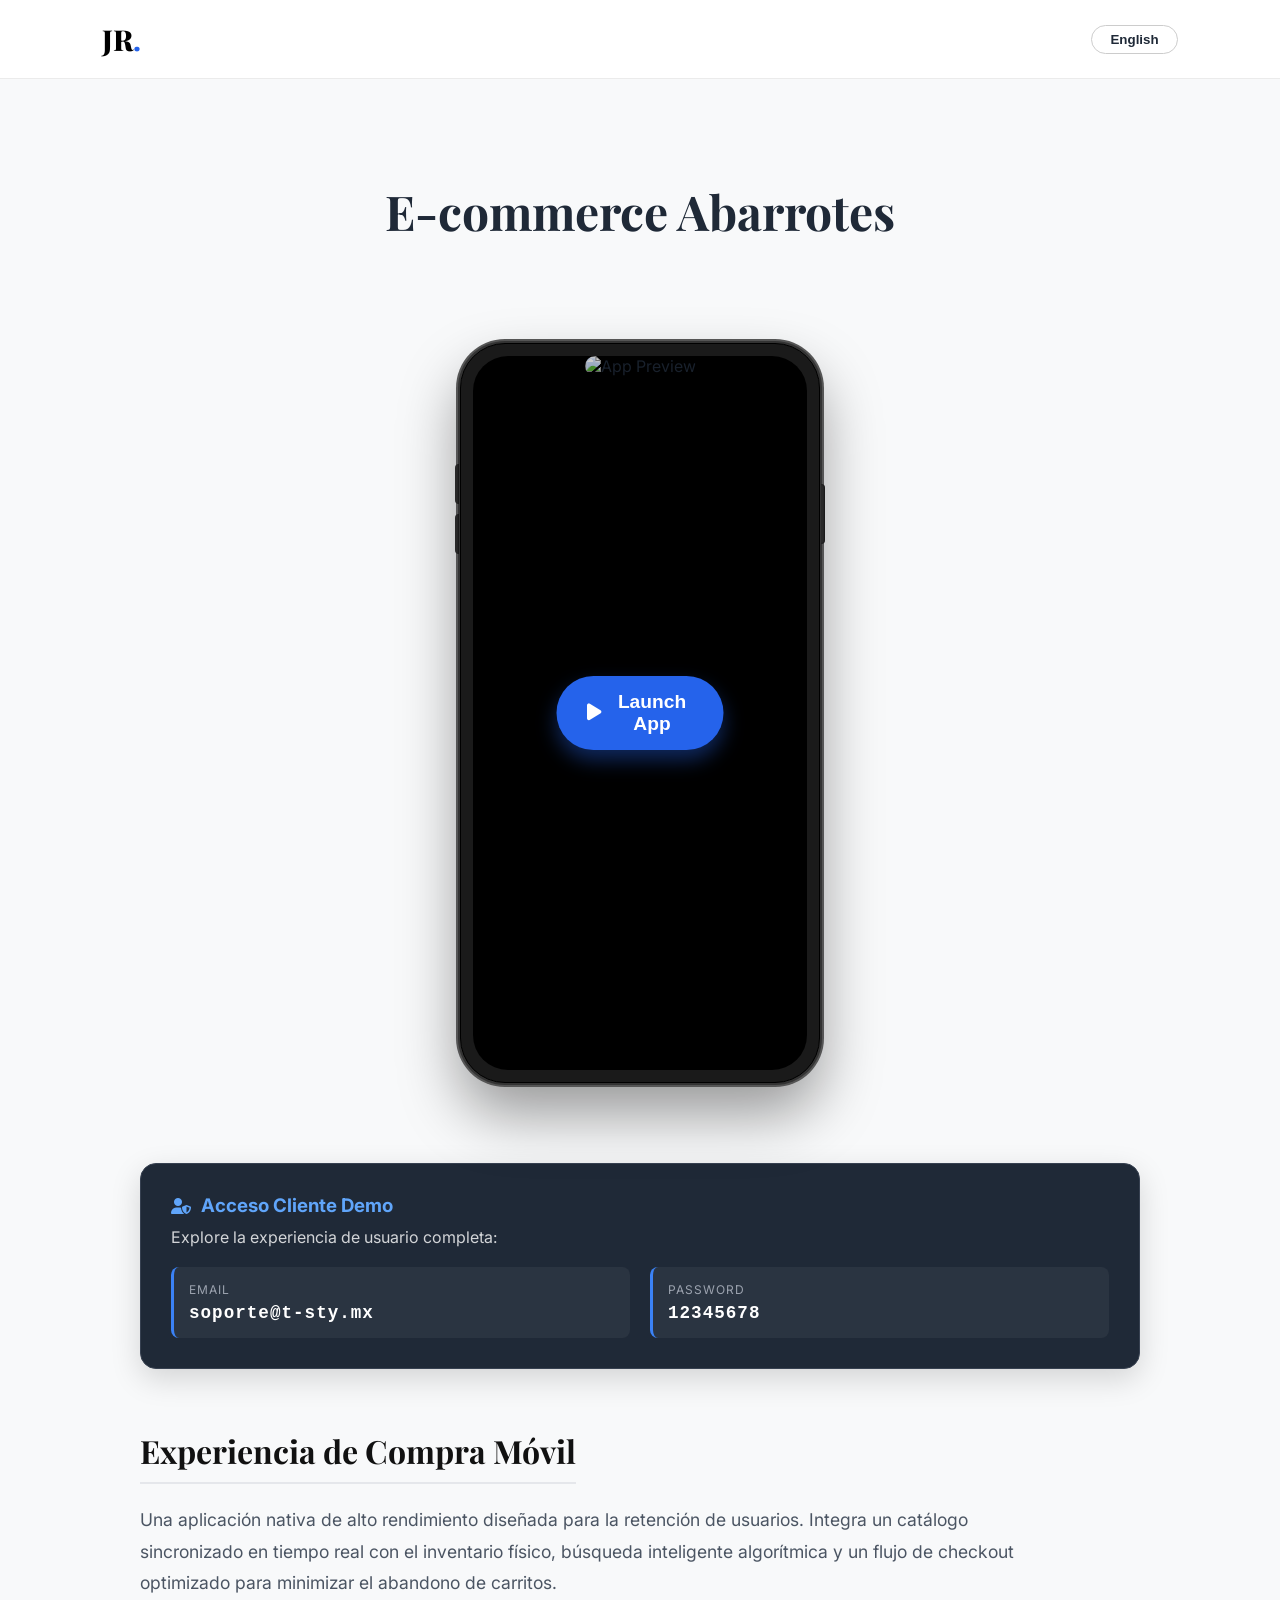
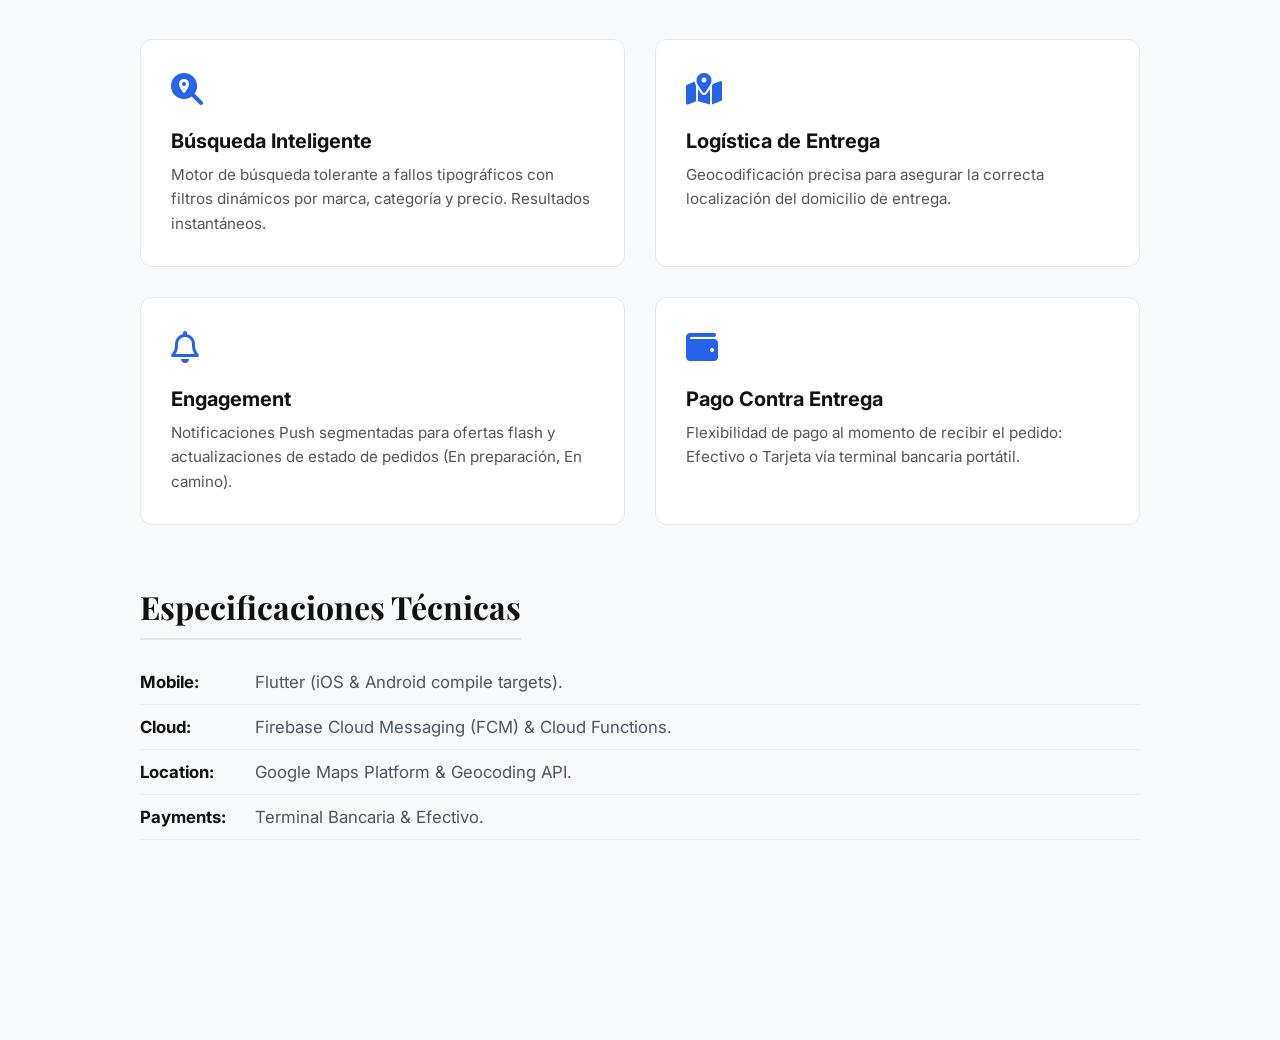
==== grocery.html @ f67061d7 "Updated Kiosk credentials" ====
<!DOCTYPE html>
<html lang="es">
<head>
    <meta charset="UTF-8">
    <meta name="viewport" content="width=device-width, initial-scale=1.0">
    <title>Jose Rodriguez | Grocery App</title>
    <link href="https://fonts.googleapis.com/css2?family=Inter:wght@300;400;600&family=Playfair+Display:wght@700&display=swap" rel="stylesheet">
    <link rel="stylesheet" href="https://cdnjs.cloudflare.com/ajax/libs/font-awesome/6.4.0/css/all.min.css">
    <link rel="stylesheet" href="style.css">
</head>
<body style="background: #f8f9fa;">

    <nav>
        <a href="index.html" style="text-decoration: none; color: inherit;">
            <div class="logo">JR<span style="color:#2563eb">.</span></div>
        </a>
        <button id="lang-toggle" style="margin-left: auto;">English</button>
    </nav>

    <div class="container" style="text-align: center; max-width: 1400px; margin: 0 auto;">
        
        <h1 style="font-family: 'Playfair Display'; font-size: 3rem; margin-bottom: 60px;" data-i18n="grocery-title">E-commerce Abarrotes</h1>

        <div style="padding: 40px 0;">
            <div class="device-emulator frame-mobile"> 
                <div class="side-btn btn-vol-up"></div>
                <div class="side-btn btn-vol-down"></div>
                <div class="side-btn btn-power"></div>

                <div class="device-screen" id="app-screen">
                    <div class="app-poster" id="poster">
                        <img src="https://images.unsplash.com/photo-1556742049-0cfed4f7a07d?auto=format&fit=crop&w=1200&q=80" alt="App Preview">
                        <div class="play-overlay">
                            <button class="launch-btn" onclick="launchApp()">
                                <i class="fa-solid fa-play"></i> <span data-i18n="btn-launch">Launch App</span>
                            </button>
                        </div>
                    </div>
                    <iframe id="app-frame" src="about:blank" frameborder="0"></iframe>
                </div>
            </div>
        </div>
        <div class="doc-container">
            
            <div class="credentials-card">
                <div class="cred-header">
                    <i class="fa-solid fa-user-shield"></i>
                    <h3 data-i18n="grocery-creds-title">Acceso Cliente Demo</h3>
                </div>
                <p data-i18n="grocery-creds-desc" style="margin-bottom: 20px; opacity: 0.8;">Explore la experiencia de usuario completa:</p>
                
                <div class="creds-grid">
                    <div class="cred-item">
                        <span class="cred-label">Email</span>
                        <code class="cred-value">soporte@t-sty.mx</code>
                    </div>
                    <div class="cred-item">
                        <span class="cred-label">Password</span>
                        <code class="cred-value">12345678</code>
                    </div>
                </div>
            </div>

            <section class="doc-section text-left">
                <h2 data-i18n="grocery-overview-title">Experiencia de Compra Móvil</h2>
                <p data-i18n="grocery-overview-text">
                    Una aplicación nativa de alto rendimiento diseñada para la retención de usuarios. Integra un catálogo sincronizado en tiempo real con el inventario físico, búsqueda inteligente algorítmica y un flujo de checkout optimizado para minimizar el abandono de carritos.
                </p>
            </section>

            <div class="doc-grid">
                <div class="doc-card">
                    <div class="doc-icon"><i class="fa-solid fa-magnifying-glass-location"></i></div>
                    <h3 data-i18n="grocery-feat-search-title">Búsqueda Inteligente</h3>
                    <p data-i18n="grocery-feat-search-desc">
                        Motor de búsqueda tolerante a fallos tipográficos con filtros dinámicos por marca, categoría y precio. Resultados instantáneos.
                    </p>
                </div>

                <div class="doc-card">
                    <div class="doc-icon"><i class="fa-solid fa-map-location-dot"></i></div>
                    <h3 data-i18n="grocery-feat-tracking-title">Logística de Entrega</h3>
                    <p data-i18n="grocery-feat-tracking-desc">
                        Geocodificación precisa para asegurar la correcta localización del domicilio de entrega.
                    </p>
                </div>

                <div class="doc-card">
                    <div class="doc-icon"><i class="fa-regular fa-bell"></i></div>
                    <h3 data-i18n="grocery-feat-push-title">Engagement</h3>
                    <p data-i18n="grocery-feat-push-desc">
                        Notificaciones Push segmentadas para ofertas flash y actualizaciones de estado de pedidos (En preparación, En camino).
                    </p>
                </div>
                
                <div class="doc-card">
                    <div class="doc-icon"><i class="fa-solid fa-wallet"></i></div>
                    <h3 data-i18n="grocery-feat-wallet-title">Pago Contra Entrega</h3>
                    <p data-i18n="grocery-feat-wallet-desc">
                        Flexibilidad de pago al momento de recibir el pedido: Efectivo o Tarjeta vía terminal bancaria portátil.
                    </p>
                </div>
            </div>

            <section class="doc-section text-left" style="margin-top: 60px;">
                <h2 data-i18n="pdv-tech-title">Especificaciones Técnicas</h2>
                <ul class="tech-spec-list">
                    <li><strong data-i18n="spec-front">Mobile:</strong> Flutter (iOS & Android compile targets).</li>
                    <li><strong data-i18n="spec-back">Cloud:</strong> Firebase Cloud Messaging (FCM) & Cloud Functions.</li>
                    <li><strong data-i18n="spec-maps">Location:</strong> Google Maps Platform & Geocoding API.</li>
                    <li><strong data-i18n="spec-payment">Payments:</strong> Terminal Bancaria & Efectivo.</li>
                </ul>
            </section>

        </div>
    </div>

    <script src="script.js"></script>
    <script>
        function launchApp() {
            document.getElementById('poster').style.display = 'none';
            // Replace with your Grocery App Web URL
            document.getElementById('app-frame').src = "https://jr-cortex-mobile.web.app";
            document.getElementById('app-frame').style.display = 'block';
        }
    </script>
</body>
</html>
---- style.css ----
/* --- 1. VARIABLES & SETUP --- */
:root {
    --bg-color: #ffffff; 
    --text-main: #1f2937;
    --text-muted: #6b7280;
    --accent-primary: #374151;
    --glass-border: rgba(0, 0, 0, 0.08);
    --font-heading: 'Playfair Display', serif;
    --font-body: 'Inter', sans-serif;
}

* { margin: 0; padding: 0; box-sizing: border-box; scroll-behavior: smooth; }

::-webkit-scrollbar { width: 0px; background: transparent; }

body {
    background-color: var(--bg-color);
    color: var(--text-main);
    font-family: var(--font-body);
    overflow-x: hidden;
}

/* --- 2. NAVIGATION & LOGO --- */
#network-canvas {
    position: fixed; top: 0; left: 0; width: 100%; height: 100%;
    z-index: -5; background: #ffffff;
}

nav {
    display: flex; justify-content: space-between; align-items: center;
    padding: 20px 8%; background: rgba(255, 255, 255, 0.9);
    backdrop-filter: blur(10px); position: sticky;
    top: 0; z-index: 100; border-bottom: 1px solid var(--glass-border);
}

/* NEW: Image Logo Style for Nav */
.nav-logo-img {
    height: 40px; /* Adjust size as needed */
    width: auto;
    object-fit: contain;
    display: block;
}

/* Fallback text logo style (if needed) */
.logo { font-family: var(--font-heading); font-size: 1.8rem; font-weight: 800; color: #000; }

.nav-links { display: flex; gap: 30px; list-style: none; align-items: center; }
.nav-links a { color: var(--text-main); text-decoration: none; font-weight: 600; font-size: 0.9rem; transition: 0.3s; }
.nav-links a:hover { color: #000; text-decoration: underline; }

#lang-toggle {
    cursor: pointer; background: transparent; border: 1px solid #ccc;
    padding: 6px 18px; border-radius: 30px; font-weight: bold;
    color: var(--text-main); transition: 0.3s;
}
#lang-toggle:hover { background: #111; color: #fff; border-color: #111; }

/* --- 3. HERO & SECTIONS --- */
.hero { min-height: 85vh; display: flex; align-items: center; padding: 0 8%; }
.hero-content {
    background: rgba(255, 255, 255, 0.6); padding: 40px;
    border-radius: 20px; backdrop-filter: blur(8px);
    border: 1px solid var(--glass-border); max-width: 800px;
    box-shadow: 0 10px 30px rgba(0, 0, 0, 0.05);
}
.hero h1 { font-family: var(--font-heading); font-size: 4.5rem; line-height: 1; margin: 20px 0; color: #111; }
.tagline { font-size: 1.2rem; color: var(--text-muted); margin-bottom: 30px; }
.container { padding: 100px 8%; }
.section-title { font-family: var(--font-heading); font-size: 3rem; margin-bottom: 60px; color: #111; }

/* Skills Grid */
.skills-grid { display: grid; grid-template-columns: repeat(auto-fill, minmax(250px, 1fr)); gap: 20px; }
.skill-card {
    background: #fff; color: var(--text-main); padding: 25px;
    border-radius: 12px; border: 1px solid #e5e7eb;
    box-shadow: 0 4px 6px rgba(0,0,0,0.02); text-align: left;
    transition: transform 0.3s;
    display: flex; flex-direction: column; align-items: flex-start;
}
.skill-card:hover { transform: translateY(-5px); box-shadow: 0 10px 20px rgba(0,0,0,0.08); border-color: #9ca3af; }
.skill-icon { font-size: 2rem; margin-bottom: 15px; color: var(--text-main); }
.skill-card h3 { font-size: 1.1rem; margin-bottom: 5px; font-weight: 700; }
.skill-card p { font-size: 0.85rem; color: var(--text-muted); line-height: 1.4; }

/* Projects Grid */
.projects-grid { display: grid; grid-template-columns: repeat(auto-fit, minmax(320px, 1fr)); gap: 40px; }
.project-card {
    background: #fff; border-radius: 16px; overflow: hidden;
    border: 1px solid #e5e7eb; transition: all 0.3s ease;
    box-shadow: 0 10px 15px -3px rgba(0, 0, 0, 0.05);
    display: flex; flex-direction: column;
}
.project-card:hover { transform: translateY(-5px); box-shadow: 0 20px 25px -5px rgba(0, 0, 0, 0.1); border-color: #9ca3af; }
.project-img { width: 100%; height: 220px; object-fit: cover; }
.card-content { padding: 30px; flex-grow: 1; display: flex; flex-direction: column; }
.project-card h3 { font-size: 1.5rem; margin-bottom: 10px; color: #111; }
.project-card p { margin-bottom: 25px; color: var(--text-muted); line-height: 1.6; font-size: 0.95rem; flex-grow: 1; }
.tech-stack { margin-bottom: 30px; display: flex; flex-wrap: wrap; gap: 8px; }
.tech-stack span { 
    font-size: 0.75rem; text-transform: uppercase; letter-spacing: 1px;
    background: #f3f4f6; color: #374151; padding: 6px 12px;
    border-radius: 6px; border: 1px solid #e5e7eb;
}

/* Buttons & Footer */
.btn { padding: 15px 30px; border-radius: 6px; text-decoration: none; font-weight: bold; transition: 0.3s; display: inline-block; }
.primary-btn { background: #111; color: white; box-shadow: 0 4px 6px rgba(0,0,0,0.1); }
.primary-btn:hover { background: #333; transform: translateY(-2px); box-shadow: 0 10px 15px rgba(0,0,0,0.1); }
.secondary-btn { background: #fff; color: #111; border: 1px solid #e5e7eb; margin-left: 15px; }
.secondary-btn:hover { background: #f9fafb; border-color: #d1d5db; }
.link-arrow { display: block; margin-top: auto; color: #111; font-weight: bold; text-decoration: none; }
footer { padding: 80px 8%; text-align: center; border-top: 1px solid #e5e7eb; background: #fff; }
.hidden { opacity: 0; transform: translateY(30px); transition: 0.8s; }
.show { opacity: 1; transform: translateY(0); }

/* --- COMMON EMULATOR STYLES --- */
.device-screen { background: #000; width: 100%; height: 100%; overflow: hidden; position: relative; border-radius: 4px; }
.app-poster { width: 100%; height: 100%; position: absolute; top:0; left:0; cursor: pointer; z-index: 20; }
.app-poster img { width: 100%; height: 100%; object-fit: cover; opacity: 0.8; transition: 0.3s; }
.app-poster:hover img { opacity: 0.6; }
.play-overlay { position: absolute; top: 50%; left: 50%; transform: translate(-50%, -50%); }
.launch-btn {
    background: #2563eb; color: white; border: none; padding: 15px 30px;
    font-size: 1.2rem; font-weight: bold; border-radius: 50px; cursor: pointer;
    box-shadow: 0 10px 20px rgba(37, 99, 235, 0.4); transition: 0.2s; display: flex; align-items: center; gap: 10px;
}
.launch-btn:hover { transform: scale(1.05); background: #1d4ed8; }
#app-frame { width: 100%; height: 100%; display: none; background: #fff; border: none; }
.device-camera { width: 12px; height: 12px; background: #333; border-radius: 50%; position: absolute; top: 8px; left: 50%; transform: translateX(-50%); z-index: 5; }

/* --- DESK LAYOUT --- */
.desk-surface { display: flex; justify-content: center; align-items: flex-end; gap: 40px; padding-bottom: 0px; border-bottom: 4px solid #d1d5db; margin-bottom: 40px; width: 100%; }
.peripheral { position: relative; z-index: 2; }

/* 1. PRINTER */
.printer-unit { width: 160px; margin-bottom: 0; position: relative; flex-shrink: 0; }
.printer-body { width: 160px; height: 110px; background: linear-gradient(to bottom, #2d2d2d, #1a1a1a); border-radius: 12px 12px 0 0; position: relative; box-shadow: inset 0 1px 0 rgba(255,255,255,0.1); }
.paper-exit { width: 120px; height: 8px; background: #000; margin: 0 auto; border-radius: 0 0 4px 4px; }
.led-light { position: absolute; bottom: 15px; right: 15px; width: 6px; height: 6px; background: #00ff00; border-radius: 50%; box-shadow: 0 0 8px #00ff00; }
.brand-label { position: absolute; bottom: 15px; left: 15px; color: #555; font-weight: bold; font-size: 0.7rem; font-family: sans-serif; }
.receipt { width: 100px; background: #fff; margin: 0 auto; padding: 10px; font-family: 'Courier New', monospace; font-size: 0.55rem; color: #333; position: absolute; bottom: 110px; left: 30px; box-shadow: 0 -5px 15px rgba(0,0,0,0.1); transform: rotate(-1deg); z-index: 1; }
.jagged-edge { position: absolute; top: -5px; left: 0; width: 100%; height: 5px; background: radial-gradient(circle, transparent 50%, #fff 50%); background-size: 10px 10px; background-position: 0 5px; }

/* 2. POS SCREEN */
.frame-pos { width: 100%; max-width: 700px; aspect-ratio: 16 / 10; background: #111; border-radius: 16px; border: 1px solid #333; padding: 15px; position: relative; box-shadow: 0 10px 40px rgba(0,0,0,0.2); margin-bottom: 25px; flex-shrink: 0; overflow: hidden; }
.frame-pos .device-screen { width: 1280px; height: 800px; position: absolute; top: 50%; left: 50%; transform: translate(-50%, -50%) scale(0.508); transform-origin: center center; z-index: 10; }
.frame-pos::after { content: ''; position: absolute; bottom: -25px; left: 30%; width: 40%; height: 25px; background: linear-gradient(to right, #222, #111, #222); z-index: -1; transform: perspective(100px) rotateX(10deg); }
.frame-pos::before { content: ''; position: absolute; bottom: -25px; left: 25%; width: 50%; height: 5px; background: #000; border-radius: 10px; z-index: -1; }
.device-logo { position: absolute; bottom: 2px; left: 50%; transform: translateX(-50%); color: #444; font-weight: bold; font-size: 0.6rem; letter-spacing: 2px; z-index: 20; }

/* 3. SCANNER */
.scanner-unit { width: 100px; height: 160px; position: relative; margin-bottom: 0; flex-shrink: 0; }
.scanner-gun { position: relative; top: 10px; transform: rotate(-15deg); z-index: 5; }
.scanner-head { width: 70px; height: 50px; background: linear-gradient(to bottom, #333, #222); border-radius: 8px 15px 5px 8px; position: absolute; top: 0; left: 0; }
.scanner-glass { width: 10px; height: 36px; background: #111; position: absolute; right: -2px; top: 7px; border-left: 1px solid #444; }
.laser-beam { width: 100%; height: 2px; background: red; position: absolute; top: 50%; box-shadow: 0 0 5px red; opacity: 0.8; }
.scanner-handle { width: 32px; height: 80px; background: linear-gradient(to right, #2a2a2a, #1a1a1a); border-radius: 0 0 15px 15px; position: absolute; top: 45px; left: 10px; transform: rotate(15deg); }
.scanner-trigger { width: 8px; height: 20px; background: #000; position: absolute; top: 5px; right: -4px; border-radius: 2px; }
.scanner-neck { width: 40px; height: 20px; background: #222; position: absolute; top: 35px; left: 5px; border-radius: 5px; }
.scanner-base { width: 80px; height: 40px; background: #111; border-radius: 10px 10px 0 0; position: absolute; bottom: 0; left: 10px; z-index: 1; border-bottom: 2px solid #333; }
.base-slot { width: 50px; height: 10px; background: #000; margin: 5px auto; border-radius: 10px; }

/* --- 4. MOBILE FLAGSHIP (GROCERY) --- */
.frame-mobile { width: 360px; height: 740px; background: #1a1a1a; border-radius: 45px; padding: 12px; position: relative; box-shadow: 0 0 0 2px #333, 0 0 0 4px #555, 0 30px 60px rgba(0,0,0,0.4); margin: 0 auto; border: 1px solid #000; }
.frame-mobile .device-screen { width: 100%; height: 100%; background: #000; border-radius: 35px; overflow: hidden; position: relative; }
.frame-mobile .app-poster img { border-radius: 35px; }
.dynamic-island { position: absolute; top: 22px; left: 50%; transform: translateX(-50%); width: 100px; height: 28px; background: #000; border-radius: 20px; z-index: 50; box-shadow: 0 0 2px rgba(255,255,255,0.1); }
.side-btn { position: absolute; background: #2a2a2a; border-radius: 4px 0 0 4px; left: -6px; width: 4px; box-shadow: inset -1px 0 2px rgba(0,0,0,0.5); }
.btn-vol-up { top: 120px; height: 40px; }
.btn-vol-down { top: 170px; height: 40px; }
.btn-power { top: 140px; height: 60px; right: -6px; left: auto; border-radius: 0 4px 4px 0; }

/* --- 5. LANDSCAPE INDUSTRIAL KIOSK --- */
.frame-kiosk {
    width: 100%; max-width: 720px; height: 520px;
    background: #2d3748; border-radius: 24px; padding: 20px 20px 70px 20px;
    position: relative; box-shadow: 0 0 0 4px #1a202c, 0 20px 50px rgba(0,0,0,0.4);
    margin: 0 auto; border: 1px solid #4a5568; z-index: 10; flex-shrink: 0; overflow: hidden;
}
.frame-kiosk .device-screen {
    width: 1280px; height: 800px; background: #000; border-radius: 4px; border: 2px solid #1a202c;
    position: absolute; top: 45%; left: 50%;
    transform: translate(-50%, -50%) scale(0.53); transform-origin: center center; z-index: 10;
}
.kiosk-header { position: absolute; top: 8px; left: 0; width: 100%; display: flex; justify-content: center; gap: 20px; z-index: 20; }
.kiosk-camera { width: 8px; height: 8px; background: #1a202c; border-radius: 50%; }
.kiosk-sensor { width: 50px; height: 6px; background: #1a202c; border-radius: 4px; }
/* Kiosk Stand */
.frame-kiosk::after { content: ''; position: absolute; bottom: -60px; left: 50%; transform: translateX(-50%); width: 200px; height: 70px; background: linear-gradient(to right, #1a202c, #2d3748, #1a202c); z-index: -1; border-radius: 0 0 20px 20px; }
.frame-kiosk::before { content: ''; position: absolute; bottom: -80px; left: 50%; transform: translateX(-50%); width: 360px; height: 25px; background: #1a202c; border-radius: 50%; box-shadow: 0 10px 30px rgba(0,0,0,0.5); z-index: -2; border-top: 2px solid #4a5568; }
/* Kiosk Scanner */
.kiosk-scanner-module { position: absolute; bottom: 15px; left: 50%; transform: translateX(-50%); text-align: center; width: 100%; z-index: 20; }
.scan-window { width: 140px; height: 25px; background: #000; margin: 0 auto 4px auto; border-radius: 4px; position: relative; border: 1px solid #444; overflow: hidden; box-shadow: inset 0 0 10px rgba(0,0,0,0.8); }
.scan-laser { position: absolute; top: 50%; left: 5%; width: 90%; height: 2px; background: red; box-shadow: 0 0 10px red; animation: scanPulse 2s infinite; }
.scan-label { font-size: 0.55rem; color: #718096; letter-spacing: 3px; font-weight: bold; text-transform: uppercase; }
/* Kiosk Branding Logo */
.kiosk-branding {
    position: absolute; bottom: 42px; left: 50%; transform: translateX(-50%);
    width: 60px; z-index: 20; display: flex; justify-content: center;
}
.kiosk-branding img { width: 100%; height: auto; opacity: 0.7; }

/* --- DOCUMENTATION STYLES --- */
.doc-container { max-width: 1000px; margin: 0 auto; padding-bottom: 100px; text-align: left; }
.credentials-card { background: #1f2937; color: #fff; padding: 30px; border-radius: 16px; margin: 40px 0 60px 0; box-shadow: 0 10px 30px rgba(0,0,0,0.15); border: 1px solid #374151; }
.cred-header { display: flex; align-items: center; gap: 10px; margin-bottom: 10px; color: #60a5fa; }
.creds-grid { display: grid; grid-template-columns: repeat(auto-fit, minmax(200px, 1fr)); gap: 20px; margin-top: 20px; }
.cred-item { background: rgba(255,255,255,0.05); padding: 15px; border-radius: 8px; border-left: 3px solid #3b82f6; }
.cred-label { display: block; font-size: 0.75rem; text-transform: uppercase; letter-spacing: 1px; color: #9ca3af; margin-bottom: 5px; }
.cred-value { font-family: 'Courier New', monospace; font-size: 1.1rem; font-weight: bold; color: #fff; letter-spacing: 1px; }
.doc-grid { display: grid; grid-template-columns: repeat(auto-fit, minmax(400px, 1fr)); gap: 30px; margin-top: 40px; }
.doc-card { background: #fff; padding: 30px; border-radius: 12px; border: 1px solid #e5e7eb; transition: transform 0.3s ease; }
.doc-card:hover { transform: translateY(-5px); box-shadow: 0 10px 25px rgba(0,0,0,0.05); }
.doc-icon { font-size: 2rem; color: #2563eb; margin-bottom: 20px; }
.doc-card h3 { font-size: 1.25rem; margin-bottom: 10px; color: #111; }
.doc-card p { color: #555; line-height: 1.6; font-size: 0.95rem; }
.text-left { text-align: left; }
.doc-section h2 { font-family: var(--font-heading); font-size: 2rem; margin-bottom: 20px; color: #111; border-bottom: 2px solid #e5e7eb; padding-bottom: 10px; display: inline-block; }
.doc-section p { font-size: 1.1rem; line-height: 1.8; color: #4b5563; max-width: 900px; }
.tech-spec-list { list-style: none; padding: 0; }
.tech-spec-list li { padding: 12px 0; border-bottom: 1px solid #eee; color: #4b5563; font-size: 1.05rem; }
.tech-spec-list li strong { color: #111; margin-right: 10px; min-width: 100px; display: inline-block; }
@media (max-width: 768px) { .doc-grid { grid-template-columns: 1fr; } .creds-grid { grid-template-columns: 1fr; } }
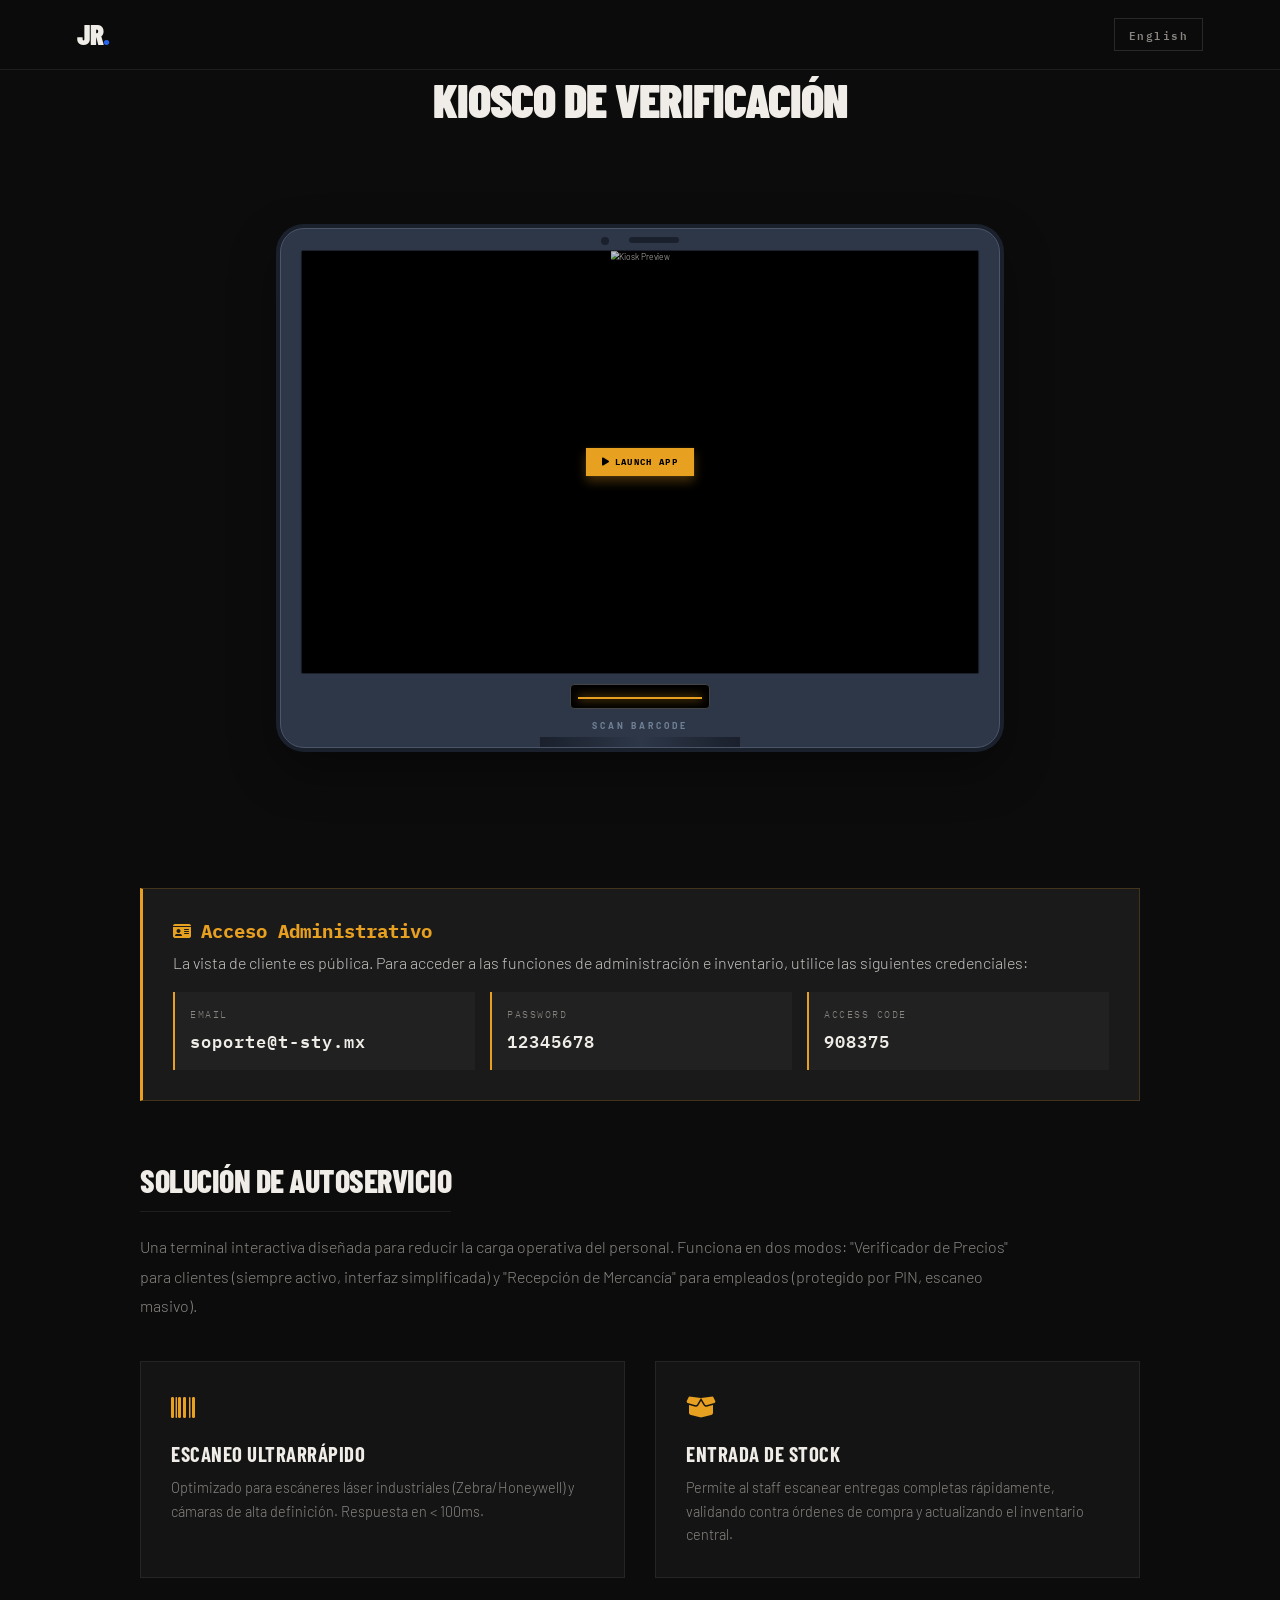
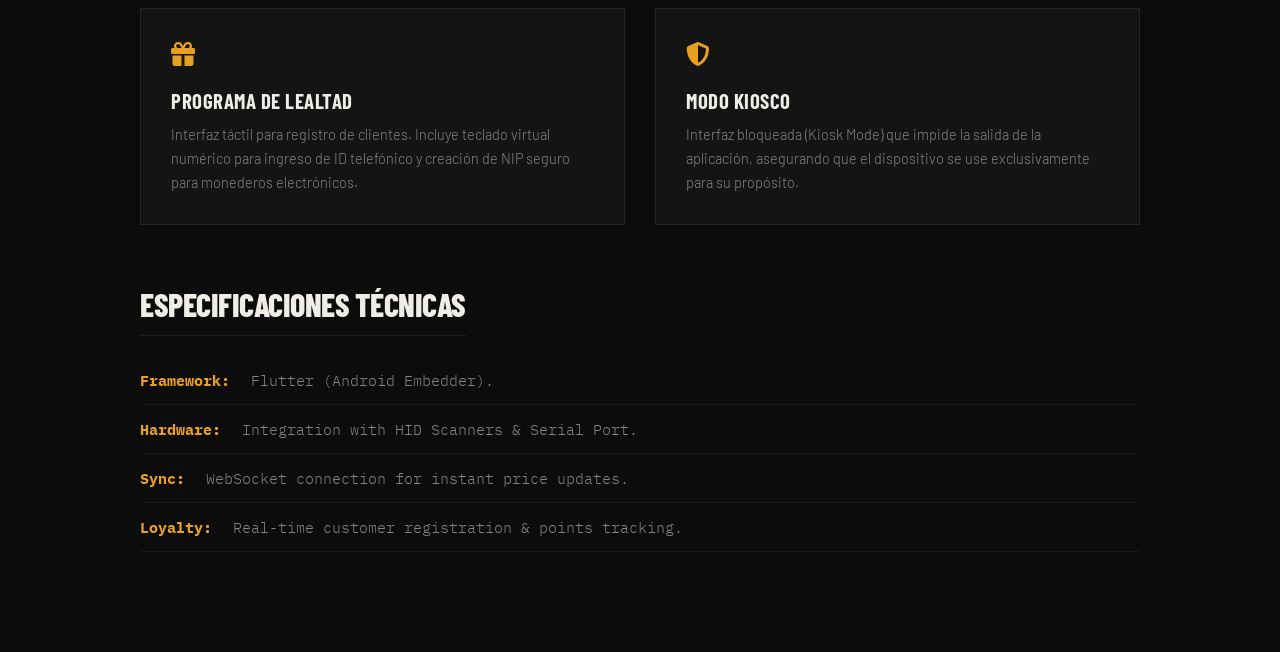
==== commit ee4e33af: "Redesign: dark industrial theme" ====
--- a/grocery.html
+++ b/grocery.html
@@ -3,12 +3,12 @@
 <head>
     <meta charset="UTF-8">
     <meta name="viewport" content="width=device-width, initial-scale=1.0">
-    <title>Jose Rodriguez | Grocery App</title>
-    <link href="https://fonts.googleapis.com/css2?family=Inter:wght@300;400;600&family=Playfair+Display:wght@700&display=swap" rel="stylesheet">
+    <title>Jose Rodriguez | Kiosk App</title>
+    <link href="https://fonts.googleapis.com/css2?family=Barlow+Condensed:wght@300;400;600;700;800;900&family=IBM+Plex+Mono:wght@400;500;600&family=Barlow:wght@300;400;500&display=swap" rel="stylesheet">
     <link rel="stylesheet" href="https://cdnjs.cloudflare.com/ajax/libs/font-awesome/6.4.0/css/all.min.css">
     <link rel="stylesheet" href="style.css">
 </head>
-<body style="background: #f8f9fa;">
+<body style="background: #0c0c0c; color: #f0ede8;">
 
     <nav>
         <a href="index.html" style="text-decoration: none; color: inherit;">
@@ -17,19 +17,21 @@
         <button id="lang-toggle" style="margin-left: auto;">English</button>
     </nav>
 
-    <div class="container" style="text-align: center; max-width: 1400px; margin: 0 auto;">
+    <div class="container" style="text-align: center; max-width: 1400px; margin: 0 auto; background: #0c0c0c;">
         
-        <h1 style="font-family: 'Playfair Display'; font-size: 3rem; margin-bottom: 60px;" data-i18n="grocery-title">E-commerce Abarrotes</h1>
+        <h1 style="font-family: 'Barlow Condensed', sans-serif; font-size: 3rem; font-weight: 900; text-transform: uppercase; letter-spacing: -1px; margin-bottom: 60px; color: #f0ede8;" data-i18n="kiosk-title">Kiosco de Verificación</h1>
 
-        <div style="padding: 40px 0;">
-            <div class="device-emulator frame-mobile"> 
-                <div class="side-btn btn-vol-up"></div>
-                <div class="side-btn btn-vol-down"></div>
-                <div class="side-btn btn-power"></div>
+        <div style="padding: 40px 0 100px 0;">
+            <div class="device-emulator frame-kiosk"> 
+                
+                <div class="kiosk-header">
+                    <div class="kiosk-camera"></div>
+                    <div class="kiosk-sensor"></div>
+                </div>
 
                 <div class="device-screen" id="app-screen">
                     <div class="app-poster" id="poster">
-                        <img src="https://images.unsplash.com/photo-1556742049-0cfed4f7a07d?auto=format&fit=crop&w=1200&q=80" alt="App Preview">
+                        <img src="https://images.unsplash.com/photo-1556742049-0cfed4f7a07d?auto=format&fit=crop&w=1200&q=80" alt="Kiosk Preview">
                         <div class="play-overlay">
                             <button class="launch-btn" onclick="launchApp()">
                                 <i class="fa-solid fa-play"></i> <span data-i18n="btn-launch">Launch App</span>
@@ -38,66 +40,83 @@
                     </div>
                     <iframe id="app-frame" src="about:blank" frameborder="0"></iframe>
                 </div>
+
+                <div class="kiosk-branding">
+                    <img src="assets/t_sty.jpg" alt="T_STY">
+                </div>
+
+                <div class="kiosk-scanner-module">
+                    <div class="scan-window">
+                        <div class="scan-laser"></div>
+                    </div>
+                    <span class="scan-label">SCAN BARCODE</span>
+                </div>
             </div>
         </div>
         <div class="doc-container">
             
             <div class="credentials-card">
                 <div class="cred-header">
-                    <i class="fa-solid fa-user-shield"></i>
-                    <h3 data-i18n="grocery-creds-title">Acceso Cliente Demo</h3>
+                    <i class="fa-solid fa-id-card"></i>
+                    <h3 data-i18n="kiosk-creds-title">Acceso Administrativo</h3>
                 </div>
-                <p data-i18n="grocery-creds-desc" style="margin-bottom: 20px; opacity: 0.8;">Explore la experiencia de usuario completa:</p>
+                <p data-i18n="kiosk-creds-desc" style="margin-bottom: 20px; opacity: 0.8;">
+                    La vista de cliente es pública. Para acceder a las funciones de administración e inventario, utilice las siguientes credenciales:
+                </p>
                 
-                <div class="creds-grid">
+                <div class="creds-grid" style="display: grid; grid-template-columns: repeat(auto-fit, minmax(140px, 1fr)); gap: 15px;">
                     <div class="cred-item">
-                        <span class="cred-label">Email</span>
+                        <span class="cred-label" data-i18n="cred-email">Email</span>
                         <code class="cred-value">soporte@t-sty.mx</code>
                     </div>
                     <div class="cred-item">
-                        <span class="cred-label">Password</span>
+                        <span class="cred-label" data-i18n="cred-pass">Password</span>
                         <code class="cred-value">12345678</code>
+                    </div>
+                    <div class="cred-item">
+                        <span class="cred-label" data-i18n="cred-access-code">Access Code</span>
+                        <code class="cred-value">908375</code>
                     </div>
                 </div>
             </div>
 
             <section class="doc-section text-left">
-                <h2 data-i18n="grocery-overview-title">Experiencia de Compra Móvil</h2>
-                <p data-i18n="grocery-overview-text">
-                    Una aplicación nativa de alto rendimiento diseñada para la retención de usuarios. Integra un catálogo sincronizado en tiempo real con el inventario físico, búsqueda inteligente algorítmica y un flujo de checkout optimizado para minimizar el abandono de carritos.
+                <h2 data-i18n="kiosk-overview-title">Solución de Autoservicio</h2>
+                <p data-i18n="kiosk-overview-text">
+                    Una terminal interactiva diseñada para reducir la carga operativa del personal. Funciona en dos modos: "Verificador de Precios" para clientes (siempre activo, interfaz simplificada) y "Recepción de Mercancía" para empleados (protegido por PIN, escaneo masivo).
                 </p>
             </section>
 
             <div class="doc-grid">
                 <div class="doc-card">
-                    <div class="doc-icon"><i class="fa-solid fa-magnifying-glass-location"></i></div>
-                    <h3 data-i18n="grocery-feat-search-title">Búsqueda Inteligente</h3>
-                    <p data-i18n="grocery-feat-search-desc">
-                        Motor de búsqueda tolerante a fallos tipográficos con filtros dinámicos por marca, categoría y precio. Resultados instantáneos.
+                    <div class="doc-icon"><i class="fa-solid fa-barcode"></i></div>
+                    <h3 data-i18n="kiosk-feat-scan-title">Escaneo Ultrarrápido</h3>
+                    <p data-i18n="kiosk-feat-scan-desc">
+                        Optimizado para escáneres láser industriales (Zebra/Honeywell) y cámaras de alta definición. Respuesta en < 100ms.
                     </p>
                 </div>
 
                 <div class="doc-card">
-                    <div class="doc-icon"><i class="fa-solid fa-map-location-dot"></i></div>
-                    <h3 data-i18n="grocery-feat-tracking-title">Logística de Entrega</h3>
-                    <p data-i18n="grocery-feat-tracking-desc">
-                        Geocodificación precisa para asegurar la correcta localización del domicilio de entrega.
+                    <div class="doc-icon"><i class="fa-solid fa-box-open"></i></div>
+                    <h3 data-i18n="kiosk-feat-inventory-title">Entrada de Stock</h3>
+                    <p data-i18n="kiosk-feat-inventory-desc">
+                        Permite al staff escanear entregas completas rápidamente, validando contra órdenes de compra y actualizando el inventario central.
                     </p>
                 </div>
 
                 <div class="doc-card">
-                    <div class="doc-icon"><i class="fa-regular fa-bell"></i></div>
-                    <h3 data-i18n="grocery-feat-push-title">Engagement</h3>
-                    <p data-i18n="grocery-feat-push-desc">
-                        Notificaciones Push segmentadas para ofertas flash y actualizaciones de estado de pedidos (En preparación, En camino).
+                    <div class="doc-icon"><i class="fa-solid fa-gift"></i></div>
+                    <h3 data-i18n="kiosk-feat-rewards-title">Programa de Lealtad</h3>
+                    <p data-i18n="kiosk-feat-rewards-desc">
+                        Interfaz táctil para registro de clientes. Incluye teclado virtual numérico para ingreso de ID telefónico y creación de NIP seguro para monederos electrónicos.
                     </p>
                 </div>
                 
                 <div class="doc-card">
-                    <div class="doc-icon"><i class="fa-solid fa-wallet"></i></div>
-                    <h3 data-i18n="grocery-feat-wallet-title">Pago Contra Entrega</h3>
-                    <p data-i18n="grocery-feat-wallet-desc">
-                        Flexibilidad de pago al momento de recibir el pedido: Efectivo o Tarjeta vía terminal bancaria portátil.
+                    <div class="doc-icon"><i class="fa-solid fa-shield-halved"></i></div>
+                    <h3 data-i18n="kiosk-feat-security-title">Modo Kiosco</h3>
+                    <p data-i18n="kiosk-feat-security-desc">
+                        Interfaz bloqueada (Kiosk Mode) que impide la salida de la aplicación, asegurando que el dispositivo se use exclusivamente para su propósito.
                     </p>
                 </div>
             </div>
@@ -105,17 +124,17 @@
             <section class="doc-section text-left" style="margin-top: 60px;">
                 <h2 data-i18n="pdv-tech-title">Especificaciones Técnicas</h2>
                 <ul class="tech-spec-list">
-                    <li><strong data-i18n="spec-front">Mobile:</strong> Flutter (iOS & Android compile targets).</li>
-                    <li><strong data-i18n="spec-back">Cloud:</strong> Firebase Cloud Messaging (FCM) & Cloud Functions.</li>
-                    <li><strong data-i18n="spec-maps">Location:</strong> Google Maps Platform & Geocoding API.</li>
-                    <li><strong data-i18n="spec-payment">Payments:</strong> Terminal Bancaria & Efectivo.</li>
+                    <li><strong data-i18n="spec-front">Framework:</strong> Flutter (Android Embedder).</li>
+                    <li><strong data-i18n="spec-hardware">Hardware:</strong> Integration with HID Scanners & Serial Port.</li>
+                    <li><strong data-i18n="spec-sync">Sync:</strong> WebSocket connection for instant price updates.</li>
+                    <li><strong data-i18n="spec-loyalty">Loyalty:</strong> Real-time customer registration & points tracking.</li>
                 </ul>
             </section>
 
         </div>
     </div>
 
-    <script src="script.js"></script>
+    <script data-cfasync="false" src="/cdn-cgi/scripts/5c5dd728/cloudflare-static/email-decode.min.js"></script><script src="script.js"></script>
     <script>
         function launchApp() {
             document.getElementById('poster').style.display = 'none';
--- a/style.css
+++ b/style.css
@@ -1,138 +1,495 @@
-/* --- 1. VARIABLES & SETUP --- */
+/* =====================================================
+   JR.CORTEX — DARK INDUSTRIAL EDITORIAL THEME
+   Fonts: Barlow Condensed (display) + IBM Plex Mono (accent) + Barlow (body)
+   Palette: #0c0c0c bg · #f0ede8 text · #e8a020 amber accent · #1e1e1e surface
+   ===================================================== */
+
 :root {
-    --bg-color: #ffffff; 
-    --text-main: #1f2937;
-    --text-muted: #6b7280;
-    --accent-primary: #374151;
-    --glass-border: rgba(0, 0, 0, 0.08);
-    --font-heading: 'Playfair Display', serif;
-    --font-body: 'Inter', sans-serif;
+    --bg:          #0c0c0c;
+    --bg-alt:      #141414;
+    --surface:     #1a1a1a;
+    --border:      rgba(255,255,255,0.08);
+    --text:        #f0ede8;
+    --muted:       #888580;
+    --accent:      #e8a020;
+    --accent-dim:  rgba(232,160,32,0.12);
+    --font-display: 'Barlow Condensed', sans-serif;
+    --font-mono:    'IBM Plex Mono', monospace;
+    --font-body:    'Barlow', sans-serif;
 }
 
 * { margin: 0; padding: 0; box-sizing: border-box; scroll-behavior: smooth; }
-
-::-webkit-scrollbar { width: 0px; background: transparent; }
+::-webkit-scrollbar { width: 0; background: transparent; }
 
 body {
-    background-color: var(--bg-color);
-    color: var(--text-main);
+    background: var(--bg);
+    color: var(--text);
     font-family: var(--font-body);
+    font-weight: 300;
     overflow-x: hidden;
 }
 
-/* --- 2. NAVIGATION & LOGO --- */
+/* ── CANVAS ── */
 #network-canvas {
-    position: fixed; top: 0; left: 0; width: 100%; height: 100%;
-    z-index: -5; background: #ffffff;
-}
-
+    position: fixed; inset: 0;
+    z-index: -1;
+    background: var(--bg);
+}
+
+/* ── NAV ── */
 nav {
+    position: sticky; top: 0; z-index: 100;
     display: flex; justify-content: space-between; align-items: center;
-    padding: 20px 8%; background: rgba(255, 255, 255, 0.9);
-    backdrop-filter: blur(10px); position: sticky;
-    top: 0; z-index: 100; border-bottom: 1px solid var(--glass-border);
-}
-
-/* NEW: Image Logo Style for Nav */
-.nav-logo-img {
-    height: 40px; /* Adjust size as needed */
-    width: auto;
-    object-fit: contain;
+    padding: 18px 6%;
+    background: rgba(12,12,12,0.92);
+    backdrop-filter: blur(12px);
+    border-bottom: 1px solid var(--border);
+}
+
+.logo {
+    font-family: var(--font-display);
+    font-size: 1.8rem; font-weight: 900;
+    letter-spacing: -1px; color: var(--text);
+    line-height: 1;
+}
+.logo-dot { color: var(--accent); }
+
+.nav-links {
+    display: flex; gap: 36px; list-style: none; align-items: center;
+}
+.nav-links a {
+    font-family: var(--font-mono);
+    font-size: 0.68rem; font-weight: 500;
+    letter-spacing: 1.5px; color: var(--muted);
+    text-decoration: none; transition: color 0.2s;
+}
+.nav-links a:hover { color: var(--text); }
+
+#lang-toggle {
+    font-family: var(--font-mono); font-size: 0.68rem;
+    font-weight: 600; letter-spacing: 1.5px;
+    background: transparent; border: 1px solid var(--border);
+    color: var(--muted); padding: 6px 14px; cursor: pointer;
+    transition: all 0.2s;
+}
+#lang-toggle:hover { border-color: var(--accent); color: var(--accent); }
+
+/* ── SHARED UTILS ── */
+.h-rule {
+    width: 100%; height: 1px;
+    background: var(--border);
+}
+
+.mono-label {
+    font-family: var(--font-mono);
+    font-size: 0.65rem; font-weight: 500;
+    letter-spacing: 1.5px; color: var(--muted);
+    text-transform: uppercase;
+}
+
+.email-link {
+    color: var(--muted); text-decoration: none;
+    transition: color 0.2s;
+}
+.email-link:hover { color: var(--accent); }
+
+/* ── CTAs ── */
+.cta-primary {
+    display: inline-block;
+    font-family: var(--font-mono); font-size: 0.72rem;
+    font-weight: 600; letter-spacing: 1.5px;
+    background: var(--accent); color: #000;
+    padding: 14px 28px; text-decoration: none;
+    text-transform: uppercase;
+    transition: background 0.2s, transform 0.2s;
+}
+.cta-primary:hover { background: #f0b030; transform: translateY(-1px); }
+
+.cta-ghost {
+    display: inline-block;
+    font-family: var(--font-mono); font-size: 0.72rem;
+    font-weight: 600; letter-spacing: 1.5px;
+    background: transparent;
+    border: 1px solid rgba(240,237,232,0.2);
+    color: var(--text);
+    padding: 14px 28px; text-decoration: none;
+    text-transform: uppercase; margin-left: 16px;
+    transition: border-color 0.2s, color 0.2s;
+}
+.cta-ghost:hover { border-color: var(--text); }
+
+/* ── HERO ── */
+.hero {
+    min-height: 92vh;
+    display: flex; align-items: center;
+    padding: 0 6%;
+}
+
+.hero-inner { width: 100%; }
+
+.hero-meta {
+    display: flex; justify-content: space-between; align-items: center;
+    padding: 14px 0;
+}
+
+/* ── NAME BLOCK ── */
+.hero-name-block {
+    display: flex;
+    align-items: flex-end;
+    gap: 48px;
+    padding: 32px 0 28px;
+}
+
+.hero-name {
+    display: flex; flex-direction: column;
+    font-family: var(--font-display);
+    font-weight: 900;
+    font-size: clamp(5.5rem, 14vw, 14rem);
+    line-height: 0.88;
+    letter-spacing: -3px;
+    color: var(--text);
+    flex-shrink: 0;
+}
+
+/* Staggered reveal */
+.name-line {
     display: block;
-}
-
-/* Fallback text logo style (if needed) */
-.logo { font-family: var(--font-heading); font-size: 1.8rem; font-weight: 800; color: #000; }
-
-.nav-links { display: flex; gap: 30px; list-style: none; align-items: center; }
-.nav-links a { color: var(--text-main); text-decoration: none; font-weight: 600; font-size: 0.9rem; transition: 0.3s; }
-.nav-links a:hover { color: #000; text-decoration: underline; }
-
-#lang-toggle {
-    cursor: pointer; background: transparent; border: 1px solid #ccc;
-    padding: 6px 18px; border-radius: 30px; font-weight: bold;
-    color: var(--text-main); transition: 0.3s;
-}
-#lang-toggle:hover { background: #111; color: #fff; border-color: #111; }
-
-/* --- 3. HERO & SECTIONS --- */
-.hero { min-height: 85vh; display: flex; align-items: center; padding: 0 8%; }
-.hero-content {
-    background: rgba(255, 255, 255, 0.6); padding: 40px;
-    border-radius: 20px; backdrop-filter: blur(8px);
-    border: 1px solid var(--glass-border); max-width: 800px;
-    box-shadow: 0 10px 30px rgba(0, 0, 0, 0.05);
-}
-.hero h1 { font-family: var(--font-heading); font-size: 4.5rem; line-height: 1; margin: 20px 0; color: #111; }
-.tagline { font-size: 1.2rem; color: var(--text-muted); margin-bottom: 30px; }
-.container { padding: 100px 8%; }
-.section-title { font-family: var(--font-heading); font-size: 3rem; margin-bottom: 60px; color: #111; }
-
-/* Skills Grid */
-.skills-grid { display: grid; grid-template-columns: repeat(auto-fill, minmax(250px, 1fr)); gap: 20px; }
-.skill-card {
-    background: #fff; color: var(--text-main); padding: 25px;
-    border-radius: 12px; border: 1px solid #e5e7eb;
-    box-shadow: 0 4px 6px rgba(0,0,0,0.02); text-align: left;
-    transition: transform 0.3s;
-    display: flex; flex-direction: column; align-items: flex-start;
-}
-.skill-card:hover { transform: translateY(-5px); box-shadow: 0 10px 20px rgba(0,0,0,0.08); border-color: #9ca3af; }
-.skill-icon { font-size: 2rem; margin-bottom: 15px; color: var(--text-main); }
-.skill-card h3 { font-size: 1.1rem; margin-bottom: 5px; font-weight: 700; }
-.skill-card p { font-size: 0.85rem; color: var(--text-muted); line-height: 1.4; }
-
-/* Projects Grid */
-.projects-grid { display: grid; grid-template-columns: repeat(auto-fit, minmax(320px, 1fr)); gap: 40px; }
-.project-card {
-    background: #fff; border-radius: 16px; overflow: hidden;
-    border: 1px solid #e5e7eb; transition: all 0.3s ease;
-    box-shadow: 0 10px 15px -3px rgba(0, 0, 0, 0.05);
-    display: flex; flex-direction: column;
-}
-.project-card:hover { transform: translateY(-5px); box-shadow: 0 20px 25px -5px rgba(0, 0, 0, 0.1); border-color: #9ca3af; }
-.project-img { width: 100%; height: 220px; object-fit: cover; }
-.card-content { padding: 30px; flex-grow: 1; display: flex; flex-direction: column; }
-.project-card h3 { font-size: 1.5rem; margin-bottom: 10px; color: #111; }
-.project-card p { margin-bottom: 25px; color: var(--text-muted); line-height: 1.6; font-size: 0.95rem; flex-grow: 1; }
-.tech-stack { margin-bottom: 30px; display: flex; flex-wrap: wrap; gap: 8px; }
-.tech-stack span { 
-    font-size: 0.75rem; text-transform: uppercase; letter-spacing: 1px;
-    background: #f3f4f6; color: #374151; padding: 6px 12px;
-    border-radius: 6px; border: 1px solid #e5e7eb;
-}
-
-/* Buttons & Footer */
-.btn { padding: 15px 30px; border-radius: 6px; text-decoration: none; font-weight: bold; transition: 0.3s; display: inline-block; }
-.primary-btn { background: #111; color: white; box-shadow: 0 4px 6px rgba(0,0,0,0.1); }
-.primary-btn:hover { background: #333; transform: translateY(-2px); box-shadow: 0 10px 15px rgba(0,0,0,0.1); }
-.secondary-btn { background: #fff; color: #111; border: 1px solid #e5e7eb; margin-left: 15px; }
-.secondary-btn:hover { background: #f9fafb; border-color: #d1d5db; }
-.link-arrow { display: block; margin-top: auto; color: #111; font-weight: bold; text-decoration: none; }
-footer { padding: 80px 8%; text-align: center; border-top: 1px solid #e5e7eb; background: #fff; }
-.hidden { opacity: 0; transform: translateY(30px); transition: 0.8s; }
-.show { opacity: 1; transform: translateY(0); }
-
-/* --- COMMON EMULATOR STYLES --- */
+    opacity: 0;
+    transform: translateY(40px);
+    animation: slideUp 0.7s cubic-bezier(0.22,1,0.36,1) forwards;
+    animation-delay: var(--d);
+}
+
+@keyframes slideUp {
+    to { opacity: 1; transform: translateY(0); }
+}
+
+.hero-right {
+    padding-bottom: 8px;
+    max-width: 420px;
+    opacity: 0;
+    animation: fadeIn 0.6s ease forwards;
+    animation-delay: 500ms;
+}
+
+@keyframes fadeIn {
+    to { opacity: 1; }
+}
+
+.hero-tagline {
+    font-family: var(--font-display);
+    font-size: 1.45rem; font-weight: 600;
+    color: var(--text); line-height: 1.3;
+    margin-bottom: 18px;
+    text-transform: uppercase; letter-spacing: 0.5px;
+}
+
+.hero-bio {
+    font-size: 0.95rem; font-weight: 400;
+    color: var(--muted); line-height: 1.8;
+    margin-bottom: 32px;
+}
+
+.hero-actions {
+    display: flex; align-items: center; flex-wrap: wrap; gap: 0;
+}
+
+.hero-bottom-row {
+    display: flex; justify-content: space-between; align-items: center;
+    padding: 14px 0;
+}
+
+/* ── SECTION SHARED ── */
+.section { padding: 100px 6%; }
+.section-alt { background: var(--bg-alt); }
+
+.section-inner { max-width: 1200px; margin: 0 auto; }
+
+.section-header {
+    display: flex; align-items: baseline; gap: 20px;
+    margin-bottom: 60px;
+    border-bottom: 1px solid var(--border);
+    padding-bottom: 20px;
+}
+
+.section-num {
+    font-family: var(--font-mono);
+    font-size: 0.72rem; font-weight: 600;
+    color: var(--accent); letter-spacing: 2px;
+}
+
+.section-title {
+    font-family: var(--font-display);
+    font-size: 3.5rem; font-weight: 900;
+    letter-spacing: -1px; color: var(--text);
+    line-height: 1;
+    text-transform: uppercase;
+}
+
+/* ── SERVICES ── */
+.services-list { display: flex; flex-direction: column; }
+
+.service-row {
+    display: flex; align-items: flex-start;
+    gap: 40px;
+    padding: 32px 0;
+    border-bottom: 1px solid var(--border);
+    opacity: 0; transform: translateY(24px);
+    transition: opacity 0.5s ease, transform 0.5s ease;
+}
+.service-row.visible { opacity: 1; transform: translateY(0); }
+
+.srv-body { flex: 1; }
+.srv-body h3 {
+    font-family: var(--font-display);
+    font-size: 1.6rem; font-weight: 700;
+    color: var(--text); letter-spacing: -0.3px;
+    margin-bottom: 8px; text-transform: uppercase;
+    transition: color 0.2s;
+}
+.service-row:hover .srv-body h3 { color: var(--accent); }
+.srv-body p {
+    font-size: 0.9rem; color: var(--muted);
+    line-height: 1.7; max-width: 500px;
+}
+
+.srv-tags {
+    list-style: none;
+    display: flex; flex-wrap: wrap; gap: 8px;
+    align-self: flex-start;
+    min-width: 200px; justify-content: flex-end;
+}
+.srv-tags li {
+    font-family: var(--font-mono);
+    font-size: 0.62rem; font-weight: 600;
+    letter-spacing: 1px; text-transform: uppercase;
+    border: 1px solid var(--border);
+    color: var(--muted); padding: 5px 10px;
+    transition: border-color 0.2s, color 0.2s;
+}
+.service-row:hover .srv-tags li { border-color: rgba(232,160,32,0.3); color: var(--accent); }
+
+/* ── SKILLS ── */
+.skills-table {
+    display: grid;
+    grid-template-columns: repeat(4, 1fr);
+    gap: 0;
+}
+
+.skill-group {
+    padding: 32px 24px;
+    border-right: 1px solid var(--border);
+    opacity: 0; transform: translateY(20px);
+    transition: opacity 0.5s ease, transform 0.5s ease;
+}
+.skill-group:last-child { border-right: none; }
+.skill-group.visible { opacity: 1; transform: translateY(0); }
+
+.skill-category {
+    display: block;
+    font-family: var(--font-mono); font-size: 0.6rem;
+    font-weight: 600; letter-spacing: 2px;
+    color: var(--accent); margin-bottom: 24px;
+    text-transform: uppercase;
+}
+
+.skill-items { display: flex; flex-direction: column; gap: 14px; }
+
+.skill-item {
+    display: flex; align-items: center; gap: 12px;
+    font-family: var(--font-display);
+    font-size: 1.3rem; font-weight: 700;
+    color: var(--text); letter-spacing: 0.3px;
+    text-transform: uppercase;
+    transition: color 0.2s;
+}
+.skill-group:hover .skill-item { color: var(--muted); }
+.skill-group:hover .skill-item:hover { color: var(--text); }
+
+.skill-item i {
+    font-size: 1rem; color: var(--muted);
+    width: 18px; text-align: center;
+    transition: color 0.2s;
+}
+.skill-item:hover i { color: var(--accent); }
+
+/* ── PROJECTS ── */
+.projects-list { display: flex; flex-direction: column; }
+
+.project-row {
+    display: flex; align-items: center; gap: 40px;
+    padding: 36px 0;
+    border-bottom: 1px solid var(--border);
+    text-decoration: none; color: inherit;
+    opacity: 0; transform: translateX(-20px);
+    transition: opacity 0.5s ease, transform 0.5s ease, background 0.3s;
+}
+.project-row.visible { opacity: 1; transform: translateX(0); }
+.project-row:hover { background: rgba(255,255,255,0.02); margin: 0 -24px; padding-left: 24px; padding-right: 24px; }
+
+.proj-number {
+    font-family: var(--font-mono);
+    font-size: 0.68rem; font-weight: 600;
+    color: var(--accent); letter-spacing: 2px;
+    flex-shrink: 0; width: 32px;
+}
+
+.proj-info { flex: 1; }
+.proj-title {
+    font-family: var(--font-display);
+    font-size: 2.2rem; font-weight: 800;
+    letter-spacing: -0.5px; color: var(--text);
+    text-transform: uppercase; margin-bottom: 6px;
+    transition: color 0.2s;
+}
+.project-row:hover .proj-title { color: var(--accent); }
+
+.proj-desc {
+    font-size: 0.88rem; color: var(--muted);
+    line-height: 1.65; max-width: 480px;
+}
+
+.proj-stack {
+    display: flex; flex-wrap: wrap; gap: 8px;
+    min-width: 180px; justify-content: flex-end;
+}
+.proj-stack span {
+    font-family: var(--font-mono);
+    font-size: 0.6rem; letter-spacing: 1px;
+    color: var(--muted); text-transform: uppercase;
+    border: 1px solid var(--border);
+    padding: 4px 9px;
+}
+
+.proj-arrow {
+    font-size: 1.8rem;
+    color: var(--border); flex-shrink: 0;
+    transition: color 0.2s, transform 0.2s;
+}
+.project-row:hover .proj-arrow {
+    color: var(--accent);
+    transform: translate(3px, -3px);
+}
+
+/* ── FOOTER ── */
+.footer {
+    background: var(--bg);
+    padding: 80px 6% 40px;
+}
+.footer-inner { max-width: 1200px; margin: 0 auto; }
+
+.footer-rule-top { margin-bottom: 60px; }
+.footer-rule-bottom { margin: 40px 0 24px; }
+
+.footer-main {
+    display: grid;
+    grid-template-columns: 1fr 1fr 1fr;
+    align-items: center;
+    gap: 40px;
+}
+
+.footer-logo {
+    font-family: var(--font-display);
+    font-size: 3.5rem; font-weight: 900;
+    color: var(--text); letter-spacing: -2px;
+    line-height: 1;
+}
+
+.footer-company {
+    font-family: var(--font-mono);
+    font-size: 0.6rem; letter-spacing: 3px;
+    color: var(--muted); margin-top: 6px;
+    text-transform: uppercase;
+}
+
+.footer-cta {
+    font-family: var(--font-display);
+    font-size: 3rem; font-weight: 900;
+    color: var(--text); line-height: 1;
+    text-align: center; letter-spacing: -1px;
+    text-transform: uppercase;
+}
+
+.footer-right { text-align: right; }
+.footer-sub {
+    font-size: 0.88rem; color: var(--muted);
+    line-height: 1.7; margin-bottom: 24px;
+}
+
+.footer-bottom {
+    display: flex; justify-content: space-between; align-items: center;
+}
+
+/* ── SCROLL REVEAL ── */
+.js-reveal {
+    opacity: 0; transform: translateY(24px);
+    transition: opacity 0.6s ease, transform 0.6s ease;
+}
+.js-reveal.visible { opacity: 1; transform: translateY(0); }
+
+/* ── RESPONSIVE ── */
+@media (max-width: 1024px) {
+    .skills-table { grid-template-columns: repeat(2, 1fr); }
+    .skill-group:nth-child(2) { border-right: none; }
+    .skill-group:nth-child(3) { border-right: 1px solid var(--border); border-top: 1px solid var(--border); }
+    .skill-group:nth-child(4) { border-right: none; border-top: 1px solid var(--border); }
+    .footer-main { grid-template-columns: 1fr 1fr; }
+    .footer-center { grid-column: 1 / -1; text-align: center; }
+    .footer-right { text-align: left; }
+}
+
+@media (max-width: 768px) {
+    nav { padding: 16px 5%; }
+    .nav-links { gap: 18px; }
+    .nav-links a, .nav-links li:not(:last-child) { display: none; }
+    .nav-links li:last-child { display: flex; }
+
+    .hero { padding: 40px 5%; }
+    .hero-name-block { flex-direction: column; align-items: flex-start; gap: 24px; }
+    .hero-name { font-size: clamp(4rem, 18vw, 7rem); letter-spacing: -2px; }
+    .hero-right { max-width: 100%; }
+    .hero-actions { flex-direction: column; gap: 12px; }
+    .cta-ghost { margin-left: 0; }
+    .hero-bottom-row { flex-direction: column; gap: 8px; align-items: flex-start; }
+
+    .section { padding: 70px 5%; }
+    .section-title { font-size: 2.5rem; }
+    .skills-table { grid-template-columns: 1fr 1fr; }
+    .service-row { flex-direction: column; gap: 20px; }
+    .srv-tags { justify-content: flex-start; }
+    .project-row { flex-wrap: wrap; gap: 20px; }
+    .proj-stack { justify-content: flex-start; }
+    .footer-main { grid-template-columns: 1fr; text-align: left; }
+    .footer-right { text-align: left; }
+    .footer-cta { font-size: 2rem; text-align: left; }
+    .footer-bottom { flex-direction: column; gap: 8px; align-items: flex-start; }
+}
+
+/* ============================================================
+   DEVICE EMULATOR STYLES — used by pdv.html / grocery.html / kiosk.html
+   ============================================================ */
+
 .device-screen { background: #000; width: 100%; height: 100%; overflow: hidden; position: relative; border-radius: 4px; }
 .app-poster { width: 100%; height: 100%; position: absolute; top:0; left:0; cursor: pointer; z-index: 20; }
 .app-poster img { width: 100%; height: 100%; object-fit: cover; opacity: 0.8; transition: 0.3s; }
 .app-poster:hover img { opacity: 0.6; }
 .play-overlay { position: absolute; top: 50%; left: 50%; transform: translate(-50%, -50%); }
 .launch-btn {
-    background: #2563eb; color: white; border: none; padding: 15px 30px;
-    font-size: 1.2rem; font-weight: bold; border-radius: 50px; cursor: pointer;
-    box-shadow: 0 10px 20px rgba(37, 99, 235, 0.4); transition: 0.2s; display: flex; align-items: center; gap: 10px;
-}
-.launch-btn:hover { transform: scale(1.05); background: #1d4ed8; }
+    background: #e8a020; color: #000; border: none; padding: 15px 30px;
+    font-size: 1.1rem; font-weight: 700; cursor: pointer;
+    box-shadow: 0 10px 20px rgba(232,160,32,0.3);
+    transition: 0.2s; display: flex; align-items: center; gap: 10px;
+    font-family: 'IBM Plex Mono', monospace; letter-spacing: 1px; text-transform: uppercase;
+}
+.launch-btn:hover { transform: scale(1.05); background: #f0b030; }
 #app-frame { width: 100%; height: 100%; display: none; background: #fff; border: none; }
 .device-camera { width: 12px; height: 12px; background: #333; border-radius: 50%; position: absolute; top: 8px; left: 50%; transform: translateX(-50%); z-index: 5; }
 
-/* --- DESK LAYOUT --- */
-.desk-surface { display: flex; justify-content: center; align-items: flex-end; gap: 40px; padding-bottom: 0px; border-bottom: 4px solid #d1d5db; margin-bottom: 40px; width: 100%; }
+/* DESK LAYOUT */
+.desk-surface { display: flex; justify-content: center; align-items: flex-end; gap: 40px; padding-bottom: 0px; border-bottom: 4px solid #333; margin-bottom: 40px; width: 100%; }
 .peripheral { position: relative; z-index: 2; }
 
-/* 1. PRINTER */
+/* PRINTER */
 .printer-unit { width: 160px; margin-bottom: 0; position: relative; flex-shrink: 0; }
 .printer-body { width: 160px; height: 110px; background: linear-gradient(to bottom, #2d2d2d, #1a1a1a); border-radius: 12px 12px 0 0; position: relative; box-shadow: inset 0 1px 0 rgba(255,255,255,0.1); }
 .paper-exit { width: 120px; height: 8px; background: #000; margin: 0 auto; border-radius: 0 0 4px 4px; }
@@ -141,14 +498,14 @@
 .receipt { width: 100px; background: #fff; margin: 0 auto; padding: 10px; font-family: 'Courier New', monospace; font-size: 0.55rem; color: #333; position: absolute; bottom: 110px; left: 30px; box-shadow: 0 -5px 15px rgba(0,0,0,0.1); transform: rotate(-1deg); z-index: 1; }
 .jagged-edge { position: absolute; top: -5px; left: 0; width: 100%; height: 5px; background: radial-gradient(circle, transparent 50%, #fff 50%); background-size: 10px 10px; background-position: 0 5px; }
 
-/* 2. POS SCREEN */
+/* POS SCREEN */
 .frame-pos { width: 100%; max-width: 700px; aspect-ratio: 16 / 10; background: #111; border-radius: 16px; border: 1px solid #333; padding: 15px; position: relative; box-shadow: 0 10px 40px rgba(0,0,0,0.2); margin-bottom: 25px; flex-shrink: 0; overflow: hidden; }
 .frame-pos .device-screen { width: 1280px; height: 800px; position: absolute; top: 50%; left: 50%; transform: translate(-50%, -50%) scale(0.508); transform-origin: center center; z-index: 10; }
 .frame-pos::after { content: ''; position: absolute; bottom: -25px; left: 30%; width: 40%; height: 25px; background: linear-gradient(to right, #222, #111, #222); z-index: -1; transform: perspective(100px) rotateX(10deg); }
 .frame-pos::before { content: ''; position: absolute; bottom: -25px; left: 25%; width: 50%; height: 5px; background: #000; border-radius: 10px; z-index: -1; }
 .device-logo { position: absolute; bottom: 2px; left: 50%; transform: translateX(-50%); color: #444; font-weight: bold; font-size: 0.6rem; letter-spacing: 2px; z-index: 20; }
 
-/* 3. SCANNER */
+/* SCANNER */
 .scanner-unit { width: 100px; height: 160px; position: relative; margin-bottom: 0; flex-shrink: 0; }
 .scanner-gun { position: relative; top: 10px; transform: rotate(-15deg); z-index: 5; }
 .scanner-head { width: 70px; height: 50px; background: linear-gradient(to bottom, #333, #222); border-radius: 8px 15px 5px 8px; position: absolute; top: 0; left: 0; }
@@ -160,64 +517,81 @@
 .scanner-base { width: 80px; height: 40px; background: #111; border-radius: 10px 10px 0 0; position: absolute; bottom: 0; left: 10px; z-index: 1; border-bottom: 2px solid #333; }
 .base-slot { width: 50px; height: 10px; background: #000; margin: 5px auto; border-radius: 10px; }
 
-/* --- 4. MOBILE FLAGSHIP (GROCERY) --- */
+/* MOBILE FLAGSHIP */
 .frame-mobile { width: 360px; height: 740px; background: #1a1a1a; border-radius: 45px; padding: 12px; position: relative; box-shadow: 0 0 0 2px #333, 0 0 0 4px #555, 0 30px 60px rgba(0,0,0,0.4); margin: 0 auto; border: 1px solid #000; }
 .frame-mobile .device-screen { width: 100%; height: 100%; background: #000; border-radius: 35px; overflow: hidden; position: relative; }
 .frame-mobile .app-poster img { border-radius: 35px; }
-.dynamic-island { position: absolute; top: 22px; left: 50%; transform: translateX(-50%); width: 100px; height: 28px; background: #000; border-radius: 20px; z-index: 50; box-shadow: 0 0 2px rgba(255,255,255,0.1); }
+.dynamic-island { position: absolute; top: 22px; left: 50%; transform: translateX(-50%); width: 100px; height: 28px; background: #000; border-radius: 20px; z-index: 50; }
 .side-btn { position: absolute; background: #2a2a2a; border-radius: 4px 0 0 4px; left: -6px; width: 4px; box-shadow: inset -1px 0 2px rgba(0,0,0,0.5); }
 .btn-vol-up { top: 120px; height: 40px; }
 .btn-vol-down { top: 170px; height: 40px; }
 .btn-power { top: 140px; height: 60px; right: -6px; left: auto; border-radius: 0 4px 4px 0; }
 
-/* --- 5. LANDSCAPE INDUSTRIAL KIOSK --- */
-.frame-kiosk {
-    width: 100%; max-width: 720px; height: 520px;
-    background: #2d3748; border-radius: 24px; padding: 20px 20px 70px 20px;
-    position: relative; box-shadow: 0 0 0 4px #1a202c, 0 20px 50px rgba(0,0,0,0.4);
-    margin: 0 auto; border: 1px solid #4a5568; z-index: 10; flex-shrink: 0; overflow: hidden;
-}
-.frame-kiosk .device-screen {
-    width: 1280px; height: 800px; background: #000; border-radius: 4px; border: 2px solid #1a202c;
-    position: absolute; top: 45%; left: 50%;
-    transform: translate(-50%, -50%) scale(0.53); transform-origin: center center; z-index: 10;
-}
+/* KIOSK */
+.frame-kiosk { width: 100%; max-width: 720px; height: 520px; background: #2d3748; border-radius: 24px; padding: 20px 20px 70px 20px; position: relative; box-shadow: 0 0 0 4px #1a202c, 0 20px 50px rgba(0,0,0,0.4); margin: 0 auto; border: 1px solid #4a5568; z-index: 10; flex-shrink: 0; overflow: hidden; }
+.frame-kiosk .device-screen { width: 1280px; height: 800px; background: #000; border-radius: 4px; border: 2px solid #1a202c; position: absolute; top: 45%; left: 50%; transform: translate(-50%, -50%) scale(0.53); transform-origin: center center; z-index: 10; }
 .kiosk-header { position: absolute; top: 8px; left: 0; width: 100%; display: flex; justify-content: center; gap: 20px; z-index: 20; }
 .kiosk-camera { width: 8px; height: 8px; background: #1a202c; border-radius: 50%; }
 .kiosk-sensor { width: 50px; height: 6px; background: #1a202c; border-radius: 4px; }
-/* Kiosk Stand */
 .frame-kiosk::after { content: ''; position: absolute; bottom: -60px; left: 50%; transform: translateX(-50%); width: 200px; height: 70px; background: linear-gradient(to right, #1a202c, #2d3748, #1a202c); z-index: -1; border-radius: 0 0 20px 20px; }
 .frame-kiosk::before { content: ''; position: absolute; bottom: -80px; left: 50%; transform: translateX(-50%); width: 360px; height: 25px; background: #1a202c; border-radius: 50%; box-shadow: 0 10px 30px rgba(0,0,0,0.5); z-index: -2; border-top: 2px solid #4a5568; }
-/* Kiosk Scanner */
 .kiosk-scanner-module { position: absolute; bottom: 15px; left: 50%; transform: translateX(-50%); text-align: center; width: 100%; z-index: 20; }
 .scan-window { width: 140px; height: 25px; background: #000; margin: 0 auto 4px auto; border-radius: 4px; position: relative; border: 1px solid #444; overflow: hidden; box-shadow: inset 0 0 10px rgba(0,0,0,0.8); }
-.scan-laser { position: absolute; top: 50%; left: 5%; width: 90%; height: 2px; background: red; box-shadow: 0 0 10px red; animation: scanPulse 2s infinite; }
+.scan-laser { position: absolute; top: 50%; left: 5%; width: 90%; height: 2px; background: #e8a020; box-shadow: 0 0 10px #e8a020; animation: scanPulse 2s infinite; }
 .scan-label { font-size: 0.55rem; color: #718096; letter-spacing: 3px; font-weight: bold; text-transform: uppercase; }
-/* Kiosk Branding Logo */
-.kiosk-branding {
-    position: absolute; bottom: 42px; left: 50%; transform: translateX(-50%);
-    width: 60px; z-index: 20; display: flex; justify-content: center;
-}
+.kiosk-branding { position: absolute; bottom: 42px; left: 50%; transform: translateX(-50%); width: 60px; z-index: 20; display: flex; justify-content: center; }
 .kiosk-branding img { width: 100%; height: auto; opacity: 0.7; }
 
-/* --- DOCUMENTATION STYLES --- */
+@keyframes scanPulse {
+    0%, 100% { opacity: 1; } 50% { opacity: 0.2; }
+}
+
+/* DOCUMENTATION STYLES — pdv / grocery / kiosk subpages */
 .doc-container { max-width: 1000px; margin: 0 auto; padding-bottom: 100px; text-align: left; }
-.credentials-card { background: #1f2937; color: #fff; padding: 30px; border-radius: 16px; margin: 40px 0 60px 0; box-shadow: 0 10px 30px rgba(0,0,0,0.15); border: 1px solid #374151; }
-.cred-header { display: flex; align-items: center; gap: 10px; margin-bottom: 10px; color: #60a5fa; }
+.credentials-card { background: #1a1a1a; color: #f0ede8; padding: 30px; border-radius: 0; margin: 40px 0 60px 0; border: 1px solid rgba(232,160,32,0.2); border-left: 3px solid #e8a020; }
+.cred-header { display: flex; align-items: center; gap: 10px; margin-bottom: 10px; color: #e8a020; font-family: 'IBM Plex Mono', monospace; }
 .creds-grid { display: grid; grid-template-columns: repeat(auto-fit, minmax(200px, 1fr)); gap: 20px; margin-top: 20px; }
-.cred-item { background: rgba(255,255,255,0.05); padding: 15px; border-radius: 8px; border-left: 3px solid #3b82f6; }
-.cred-label { display: block; font-size: 0.75rem; text-transform: uppercase; letter-spacing: 1px; color: #9ca3af; margin-bottom: 5px; }
-.cred-value { font-family: 'Courier New', monospace; font-size: 1.1rem; font-weight: bold; color: #fff; letter-spacing: 1px; }
+.cred-item { background: rgba(255,255,255,0.03); padding: 15px; border-left: 2px solid #e8a020; }
+.cred-label { display: block; font-size: 0.65rem; text-transform: uppercase; letter-spacing: 1.5px; color: #888580; font-family: 'IBM Plex Mono', monospace; margin-bottom: 6px; }
+.cred-value { font-family: 'IBM Plex Mono', monospace; font-size: 1.05rem; font-weight: 600; color: #f0ede8; letter-spacing: 1px; }
 .doc-grid { display: grid; grid-template-columns: repeat(auto-fit, minmax(400px, 1fr)); gap: 30px; margin-top: 40px; }
-.doc-card { background: #fff; padding: 30px; border-radius: 12px; border: 1px solid #e5e7eb; transition: transform 0.3s ease; }
-.doc-card:hover { transform: translateY(-5px); box-shadow: 0 10px 25px rgba(0,0,0,0.05); }
-.doc-icon { font-size: 2rem; color: #2563eb; margin-bottom: 20px; }
-.doc-card h3 { font-size: 1.25rem; margin-bottom: 10px; color: #111; }
-.doc-card p { color: #555; line-height: 1.6; font-size: 0.95rem; }
+.doc-card { background: #141414; padding: 30px; border: 1px solid rgba(255,255,255,0.06); transition: border-color 0.3s; }
+.doc-card:hover { border-color: rgba(232,160,32,0.3); }
+.doc-icon { font-size: 1.5rem; color: #e8a020; margin-bottom: 20px; }
+.doc-card h3 { font-family: 'Barlow Condensed', sans-serif; font-size: 1.3rem; font-weight: 700; text-transform: uppercase; margin-bottom: 10px; color: #f0ede8; letter-spacing: 0.5px; }
+.doc-card p { color: #888580; line-height: 1.65; font-size: 0.9rem; }
 .text-left { text-align: left; }
-.doc-section h2 { font-family: var(--font-heading); font-size: 2rem; margin-bottom: 20px; color: #111; border-bottom: 2px solid #e5e7eb; padding-bottom: 10px; display: inline-block; }
-.doc-section p { font-size: 1.1rem; line-height: 1.8; color: #4b5563; max-width: 900px; }
+.doc-section h2 { font-family: 'Barlow Condensed', sans-serif; font-size: 2rem; font-weight: 800; text-transform: uppercase; margin-bottom: 20px; color: #f0ede8; border-bottom: 1px solid rgba(255,255,255,0.08); padding-bottom: 12px; display: inline-block; letter-spacing: -0.5px; }
+.doc-section p { font-size: 1rem; line-height: 1.85; color: #888580; max-width: 900px; }
 .tech-spec-list { list-style: none; padding: 0; }
-.tech-spec-list li { padding: 12px 0; border-bottom: 1px solid #eee; color: #4b5563; font-size: 1.05rem; }
-.tech-spec-list li strong { color: #111; margin-right: 10px; min-width: 100px; display: inline-block; }
-@media (max-width: 768px) { .doc-grid { grid-template-columns: 1fr; } .creds-grid { grid-template-columns: 1fr; } }+.tech-spec-list li { padding: 14px 0; border-bottom: 1px solid rgba(255,255,255,0.05); color: #888580; font-size: 0.95rem; font-family: 'IBM Plex Mono', monospace; }
+.tech-spec-list li strong { color: #e8a020; margin-right: 12px; }
+
+/* Subpage nav/body overrides */
+body.subpage { background: #0c0c0c; color: #f0ede8; }
+
+@media (max-width: 768px) { .doc-grid { grid-template-columns: 1fr; } .creds-grid { grid-template-columns: 1fr; } }
+
+/* ── SUBPAGE DARK OVERRIDES ── */
+body[style*="background: #0c0c0c"] nav {
+    background: rgba(12,12,12,0.95);
+    border-bottom: 1px solid rgba(255,255,255,0.08);
+}
+body[style*="background: #0c0c0c"] .logo { color: #f0ede8; }
+body[style*="background: #0c0c0c"] .nav-links a { color: #888580; }
+body[style*="background: #0c0c0c"] .nav-links a:hover { color: #f0ede8; text-decoration: none; }
+body[style*="background: #0c0c0c"] #lang-toggle { color: #888580; border-color: rgba(255,255,255,0.12); background: transparent; }
+body[style*="background: #0c0c0c"] #lang-toggle:hover { border-color: #e8a020; color: #e8a020; background: transparent; }
+body[style*="background: #0c0c0c"] .container { background: #0c0c0c; }
+body[style*="background: #0c0c0c"] .doc-card { background: #141414; color: #f0ede8; border-color: rgba(255,255,255,0.07); }
+body[style*="background: #0c0c0c"] .doc-card:hover { border-color: rgba(232,160,32,0.3); box-shadow: none; }
+body[style*="background: #0c0c0c"] .doc-card h3 { color: #f0ede8; }
+body[style*="background: #0c0c0c"] .doc-card p { color: #888580; }
+body[style*="background: #0c0c0c"] .doc-icon { color: #e8a020; }
+body[style*="background: #0c0c0c"] .doc-section h2 { color: #f0ede8; border-bottom-color: rgba(255,255,255,0.08); }
+body[style*="background: #0c0c0c"] .doc-section p { color: #888580; }
+body[style*="background: #0c0c0c"] .tech-spec-list li { border-bottom-color: rgba(255,255,255,0.05); color: #888580; }
+body[style*="background: #0c0c0c"] .tech-spec-list li strong { color: #e8a020; }
+body[style*="background: #0c0c0c"] .desk-surface { border-bottom-color: #333; }
+body[style*="background: #0c0c0c"] .receipt-content { color: #333; }
+body[style*="background: #0c0c0c"] .cred-header i { color: #e8a020; }
